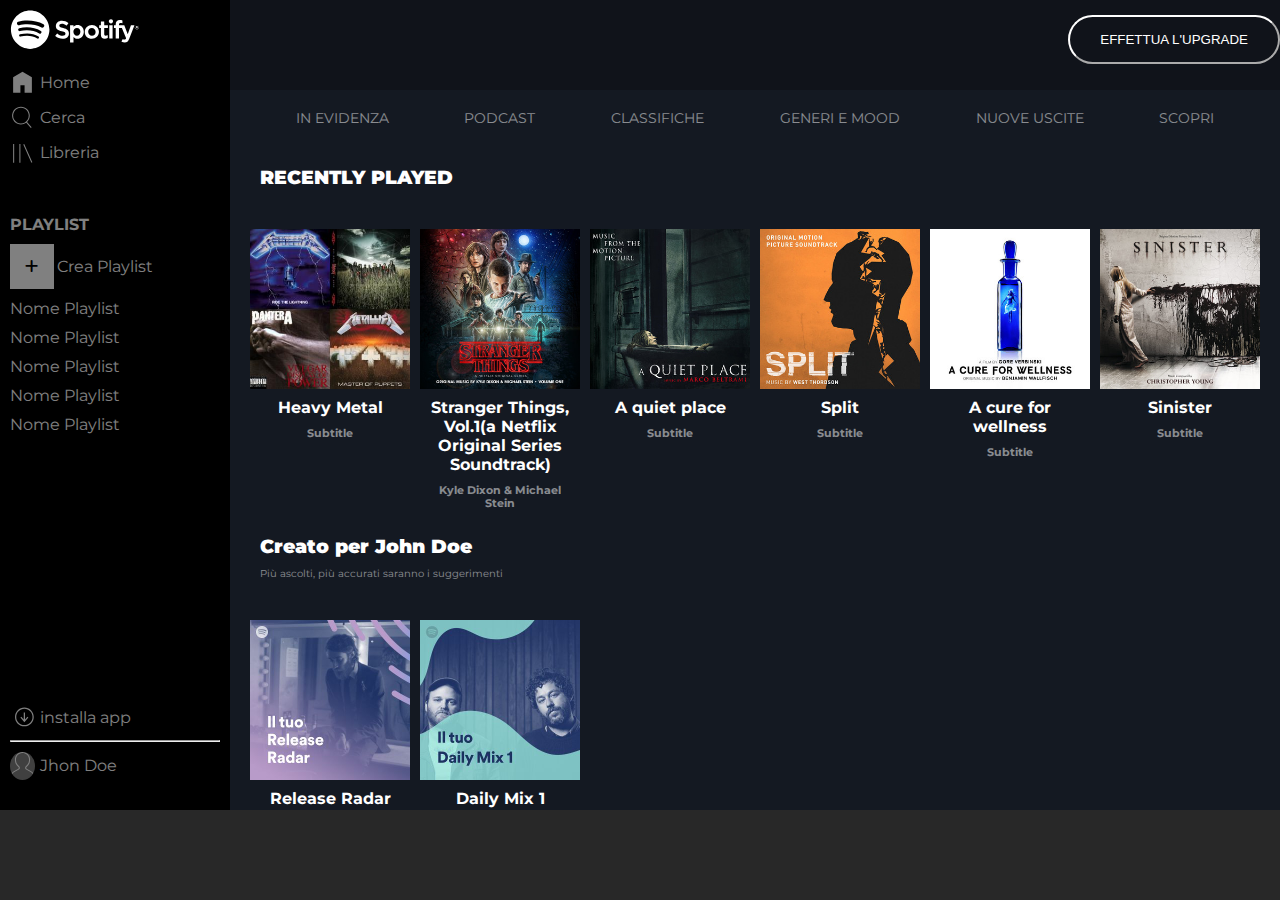
==== day-3/index.html @ 20a8487b "feat: day-3" ====
<!DOCTYPE html>
<html lang="en">

<head>
    <meta charset="UTF-8">
    <meta name="viewport" content="width=device-width, initial-scale=1.0">
    <link rel="stylesheet" href="https://cdnjs.cloudflare.com/ajax/libs/font-awesome/6.7.2/css/all.min.css"
        integrity="sha512-Evv84Mr4kqVGRNSgIGL/F/aIDqQb7xQ2vcrdIwxfjThSH8CSR7PBEakCr51Ck+w+/U6swU2Im1vVX0SVk9ABhg=="
        crossorigin="anonymous" referrerpolicy="no-referrer" />
    <link rel="preconnect" href="https://fonts.googleapis.com">
    <link rel="preconnect" href="https://fonts.gstatic.com" crossorigin>
    <link
        href="https://fonts.googleapis.com/css2?family=Montserrat:ital,wght@0,100..900;1,100..900&family=Nerko+One&family=Open+Sans:ital,wght@0,300..800;1,300..800&display=swap"
        rel="stylesheet">
    <link rel="stylesheet" href="css/style.css">
    <title>Spotify Web</title>
</head>

<body>
    <main class="container">
        <div class="container-small">

            <!-- LOGO -->

            <div id="logo">
                <img src="/img/logo-small.svg" alt="Logo" class="logo">
                <img src="/img/logo.svg" alt="Logo1" class="logo-bg">
            </div>
            <!-- 3VOCI MENU -->
            <ul id="menu">
                <li class="hover"><a href="#"><img src="/img/home.svg" alt="Home"><span
                            class="menu-testo">Home</span></a></li>
                <li class="hover"><a href="#"><img src="/img/search.svg" alt="cerca"><span
                            class="menu-testo">Cerca</span></a></li>
                <li class="hover"><a href="#"><img src="/img/libreria.svg" alt="libreria"><span
                            class="menu-testo">Libreria</span></a>
                </li>
            </ul>
            <!-- PLAYLIST -->
            <div id="playlist">
                <strong>PLAYLIST</strong>

                <div><i class="fa-solid fa-plus quadrato"></i>Crea Playlist</div>

                <ul>
                    <li class="hover">Nome Playlist</li>
                    <li class="hover">Nome Playlist</li>
                    <li class="hover">Nome Playlist</li>
                    <li class="hover">Nome Playlist</li>
                    <li class="hover">Nome Playlist</li>
                </ul>

            </div>
            <!-- PROFILO -->
            <div id="profile">
                <ul id="menu">
                    <li><a href="#"><img src="/img/download.svg" alt="download"> <span class="menu-testo">installa
                                app</span></a></li>
                    <hr>
                    <li><a href="#"><img src="/img/profile.svg" alt="profilo" class="profilo"> <span class="menu-testo">Jhon Doe</span></a></li>
                </ul>
            </div>

        </div>
        <div class="container-big">
            <section class="sopra">
                <div class="btn">
                    <button>EFFETTUA L'UPGRADE</button>
                </div>
            </section>
            <section class="centre">
                <span>
                    <ul class="shortcut">
                        <li class="hover-bot">IN EVIDENZA</li>
                        <li class="hover-bot">PODCAST</li>
                        <li class="hover-bot">CLASSIFICHE</li>
                        <li class="hover-bot">GENERI E MOOD</li>
                        <li class="hover-bot">NUOVE USCITE</li>
                        <li class="hover-bot">SCOPRI</li>
                    </ul>
                </span>
                <div class="sezione"><h3><strong>RECENTLY PLAYED</strong></h3></div>
                <div class="musica">
                    <div class="album"><img src="/img/metal_lifting.jpg" alt="Heavy Metal"><h4 class="pad10">Heavy Metal</h4><h6 class="pad10 op0-5">Subtitle</h6></div>
                    <div class="album"><img src="/img/stranger.jpeg" alt="Stranger Things"><h4 class="pad10">Stranger Things, Vol.1(a Netflix Original Series Soundtrack)</h4><h6 class="pad10 op0-5">Kyle Dixon & Michael Stein</h6></div>
                    <div class="album"><img src="/img/aquietplace.jpeg" alt="quietplace"><h4 class="pad10">A quiet place  </h4><h6 class="pad10 op0-5">Subtitle</h6></div>
                    <div class="album"><img src="/img/split.jpeg" alt="Split"><h4 class="pad10">Split  </h4><h6 class="pad10 op0-5">Subtitle</h6></div>
                    <div class="album"><img src="/img/cure.jpeg" alt="Cure"><h4 class="pad10">A cure for wellness</h4><h6 class="pad10 op0-5">Subtitle</h6></div>
                    <div class="album"><img src="/img/sinister.jpeg" alt="Sinister"><h4 class="pad10">Sinister</h4><h6 class="pad10 op0-5">Subtitle</h6></div>
                </div>
                <div class="sezione"><h3><strong>Creato per John Doe</strong></h3><sub>Più ascolti, più accurati saranno i suggerimenti</sub></div>
                <div class="musica">
                    <div class="album"><img src="/img/radar.jpeg" alt="Radar"><h4 class="pad10">Release Radar</h4></div>
                    <div class="album"><img src="/img/mixdaily.jpeg" alt="Daily Mix"><h4 class="pad10">Daily Mix 1</h4></div>
                </div>
                <div class="sezione"><h3><strong>Artisti più popolari</strong></h3><sub>Più ascolti, più accurati saranno i suggerimenti</sub></div>
                <div class="musica">
                <div class="album"><img src="/img/youg.jpeg" alt="Radar" class="rotondo"><h4 class="pad10">Lana del Rey</h4></div>
                <div class="album"><img src="/img/einaudi.jpeg" alt="Daily Mix" class="rotondo"><h4 class="pad10">Ludovico Einaudi</h4></div>
            </div>
            </section>
        </div>
    </main>
    <footer></footer>


</body>

</html>
---- day-3/css/style.css ----
* {
    padding: 0;
    margin: 0;
    box-sizing: border-box;
}

a {
    text-decoration: none;
}

ul {
    list-style-type: none;
}


body {
    height: 100vh;
    font-family: "Montserrat", serif;
}

.hover:hover {
    border-left: solid 3px #b9ed64;
}

/* MAIN */

.container {
    height: calc(100% - 90px);
    display: flex;
    color: #ffffff;
}

/* PRIMA PARTE */
.container .container-small {
    background-color: #000000;
    flex-shrink: 0;
    display: flex;
    flex-direction: column;
}

.container .container-small #logo {
    width: 30px;
    height: 30px;
    margin: 10px 10px;
}

.container .container-small #logo .logo-bg {
    width: 130px;
    display: none;
}

.container .container-small #menu {
    padding: 20px 10px;

}

.container .container-small #menu li {
    margin-bottom: 10px;
}

.container .container-small #menu li a {
    color: #ffffff;
    display: flex;
    align-items: center;
    justify-content: center;
    gap: 5px;
    opacity: 0.5;
}

.container .container-small #menu li a .menu-testo {
    display: none;
}

.container .container-small #menu li a img {
    width: 25px;
}

.container .container-small #playlist {
    display: none;
    padding: 20px 10px;
}

.container .container-small #playlist li {
    margin-bottom: 10px;
}

.container .container-small #playlist {
    color: #ffffff;
    opacity: 0.5;
}

.container .container-small #profile {
    margin-top: auto;

}

.container .container-small #profile .profilo{
    border-radius: 60%;
    background-color: #808080;
}

.container .container-small #profile a {
    padding-top: 10px;
}

.quadrato {
    background-color: #ffffff;
    color: black;
    margin-top: 10px;
    margin-bottom: 10px;
    padding: 15px;
    font-size: 15px;
    margin-right: 3px;
}

/* SECONDA PARTE */

.container .container-big {
    background-color: #919f42;
    flex-grow: 1;
}


.container .container-big .sopra {
    background-color: #10131a;
    height: 90px;
    position:sticky;
    top: 0;
    left: 0;
}

.container .container-big .centre {
    background-color: #141922;
    height: calc(100% - 90px);
    overflow-y: auto;
    
}

.container .container-big .btn {
    text-align: end;
    padding-top: 15px;
    padding-bottom: 25px;
}

.container .container-big button {
    background-color: #10131a;
    border-color: #ffffff;
    color: #ffffff;
    padding: 15px 30px;
    border-radius: 40px;
}

.container .container-big .centre span {
    padding: 20px 30px 40px;
}

.container .container-big .centre .sezione {
    padding: 20px 30px 40px;
}

.container .container-big .centre .sezione sub{
    opacity: 0.5;
    font-size: 10px;
}

.container .container-big .centre .shortcut {
    display: flex;
    flex-wrap: wrap;
    flex-direction: row;
    gap: 10px;
    justify-content: space-evenly;
    opacity: 0.5;
    font-size: 14px;
}

.container .container-big .centre .hover-bot:hover {
    border-bottom: solid 3px #b9ed64;
}

.container .container-big .centre .musica {
    display: flex;
    flex-wrap: wrap;
    gap: 10px;
    padding: 0px 20px 0px;
}

.container .container-big .centre .musica .album {
    width: calc((100% - 10px) / 2);
    flex-shrink: 0;
    text-align: center;
}

.container .container-big .centre .musica .album img{
    width: 100%;
}

.container .container-big .centre .musica .album .rotondo{
    border-radius: 50%;
}

.container .container-big .centre .musica .album .pad10{
    padding: 5px;
}

.container .container-big .centre .musica .album .op0-5{
opacity: 0.5;
}

/* FOOTER */

footer {
    background-color: #282828;
    height: 90px;
}

/* MEDIA */
@media (min-width: 576px) {
    .container .container-small {
        width: 230px;
    }

    .container .container-small #logo .logo {
        display: none;
    }

    .container .container-small #logo .logo-bg {
        display: inline;
    }

    .container .container-small #menu li a .menu-testo {
        display: inline;
    }

    .container .container-small #menu li a {
        justify-content: flex-start;
    }

    .container .container-small #playlist {
        display: inline;
    }

}

@media (min-width: 768px) {
    .container .container-big .centre .musica .album {
        width: calc((100% - 30px) / 4);
        
    }
}


@media (min-width: 992px) {
    .container .container-big .centre .musica .album {
        width: calc((100% - 50px) / 6);
        
    }
}
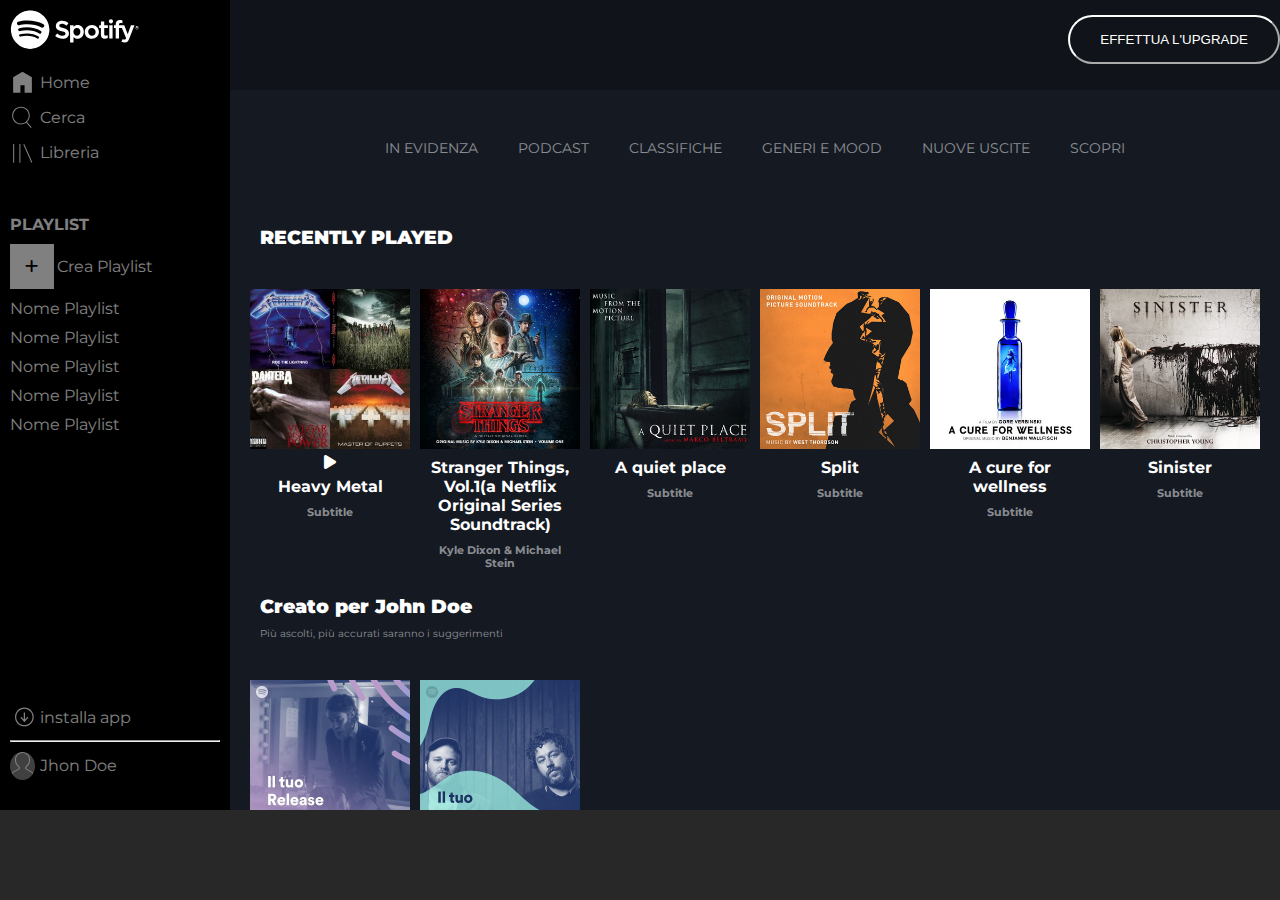
==== commit 114b04a6: "feat: Hover album" ====
--- a/day-3/index.html
+++ b/day-3/index.html
@@ -81,7 +81,7 @@
                 </span>
                 <div class="sezione"><h3><strong>RECENTLY PLAYED</strong></h3></div>
                 <div class="musica">
-                    <div class="album"><img src="/img/metal_lifting.jpg" alt="Heavy Metal"><h4 class="pad10">Heavy Metal</h4><h6 class="pad10 op0-5">Subtitle</h6></div>
+                    <div class="album"><img src="/img/metal_lifting.jpg" alt="Heavy Metal"><div class="play"><i class="fa-solid fa-play"></i></div><div><h4 class="pad10">Heavy Metal</h4><h6 class="pad10 op0-5">Subtitle</h6></div></div>
                     <div class="album"><img src="/img/stranger.jpeg" alt="Stranger Things"><h4 class="pad10">Stranger Things, Vol.1(a Netflix Original Series Soundtrack)</h4><h6 class="pad10 op0-5">Kyle Dixon & Michael Stein</h6></div>
                     <div class="album"><img src="/img/aquietplace.jpeg" alt="quietplace"><h4 class="pad10">A quiet place  </h4><h6 class="pad10 op0-5">Subtitle</h6></div>
                     <div class="album"><img src="/img/split.jpeg" alt="Split"><h4 class="pad10">Split  </h4><h6 class="pad10 op0-5">Subtitle</h6></div>
--- a/day-3/css/style.css
+++ b/day-3/css/style.css
@@ -36,6 +36,7 @@
     flex-shrink: 0;
     display: flex;
     flex-direction: column;
+    overflow: hidden;
 }
 
 .container .container-small #logo {
@@ -116,7 +117,6 @@
 /* SECONDA PARTE */
 
 .container .container-big {
-    background-color: #919f42;
     flex-grow: 1;
 }
 
@@ -126,7 +126,6 @@
     height: 90px;
     position:sticky;
     top: 0;
-    left: 0;
 }
 
 .container .container-big .centre {
@@ -166,9 +165,9 @@
 .container .container-big .centre .shortcut {
     display: flex;
     flex-wrap: wrap;
-    flex-direction: row;
-    gap: 10px;
-    justify-content: space-evenly;
+    padding:30px;
+    gap: 40px;
+    justify-content: center;
     opacity: 0.5;
     font-size: 14px;
 }
@@ -190,6 +189,23 @@
     text-align: center;
 }
 
+.container .container-big .centre .musica .album{
+    position: relative;
+}
+
+.container .container-big .centre .musica .album:hover .play{
+    position: absolute;
+    top: 0;
+    left: 0;
+    width: 100%;
+    height: 100%;
+    display: flex;
+    justify-content: center;
+    align-items: center;
+    background-color: rgb(0, 0, 0, 0.5);
+}
+
+
 .container .container-big .centre .musica .album img{
     width: 100%;
 }
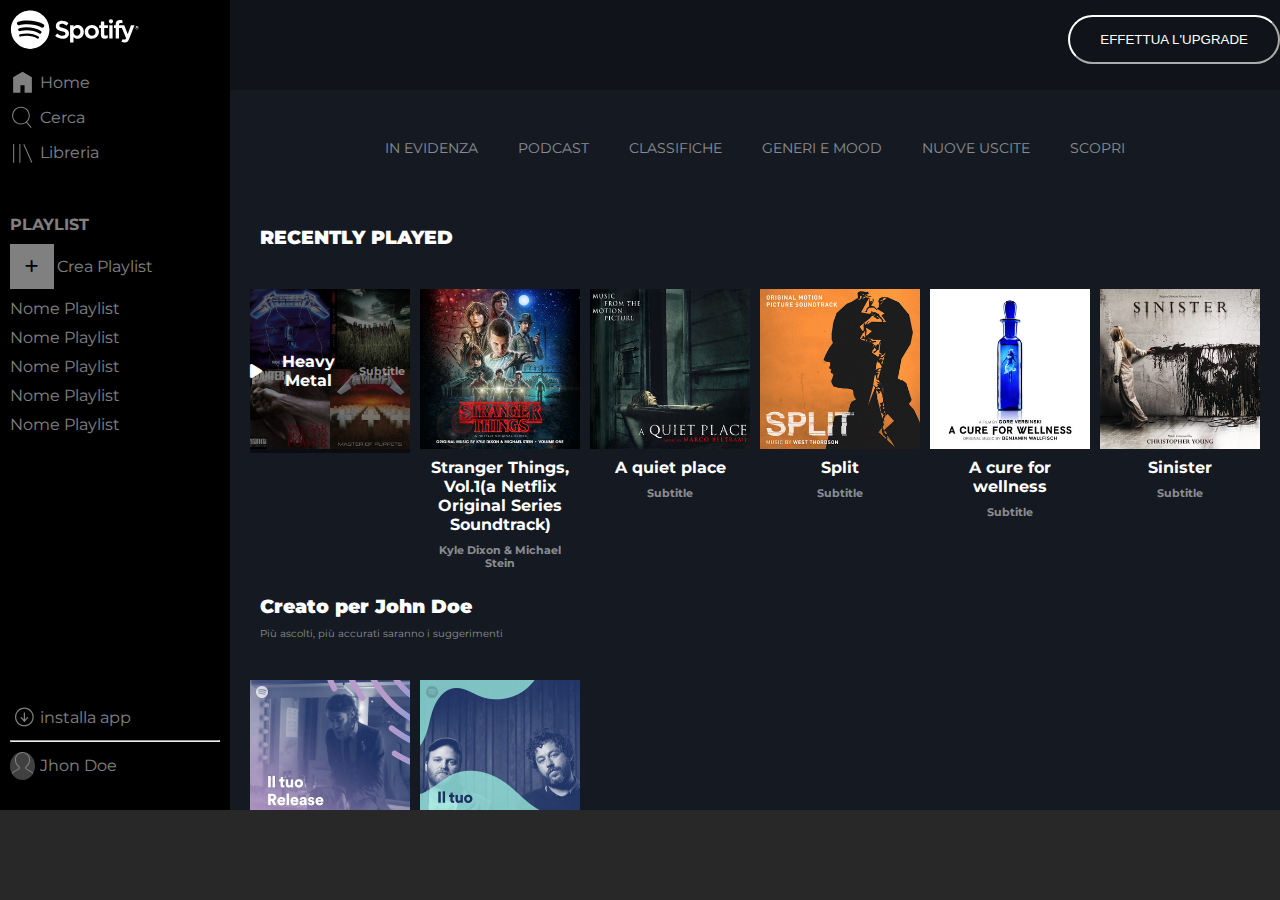
==== commit e8bd9e14: "feat:hover" ====
--- a/day-3/index.html
+++ b/day-3/index.html
@@ -81,7 +81,7 @@
                 </span>
                 <div class="sezione"><h3><strong>RECENTLY PLAYED</strong></h3></div>
                 <div class="musica">
-                    <div class="album"><img src="/img/metal_lifting.jpg" alt="Heavy Metal"><div class="play"><i class="fa-solid fa-play"></i></div><div><h4 class="pad10">Heavy Metal</h4><h6 class="pad10 op0-5">Subtitle</h6></div></div>
+                    <div class="album"><div class="collect"><img src="/img/metal_lifting.jpg" alt="Heavy Metal"><div class="play"><i class="fa-solid fa-play"></i><div></div><h4 class="pad10">Heavy Metal</h4><h6 class="pad10 op0-5">Subtitle</h6></div></div></div>
                     <div class="album"><img src="/img/stranger.jpeg" alt="Stranger Things"><h4 class="pad10">Stranger Things, Vol.1(a Netflix Original Series Soundtrack)</h4><h6 class="pad10 op0-5">Kyle Dixon & Michael Stein</h6></div>
                     <div class="album"><img src="/img/aquietplace.jpeg" alt="quietplace"><h4 class="pad10">A quiet place  </h4><h6 class="pad10 op0-5">Subtitle</h6></div>
                     <div class="album"><img src="/img/split.jpeg" alt="Split"><h4 class="pad10">Split  </h4><h6 class="pad10 op0-5">Subtitle</h6></div>
--- a/day-3/css/style.css
+++ b/day-3/css/style.css
@@ -189,11 +189,11 @@
     text-align: center;
 }
 
-.container .container-big .centre .musica .album{
+.container .container-big .centre .musica .album .collect:hover{
     position: relative;
 }
 
-.container .container-big .centre .musica .album:hover .play{
+.container .container-big .centre .musica .album .collect .play{
     position: absolute;
     top: 0;
     left: 0;
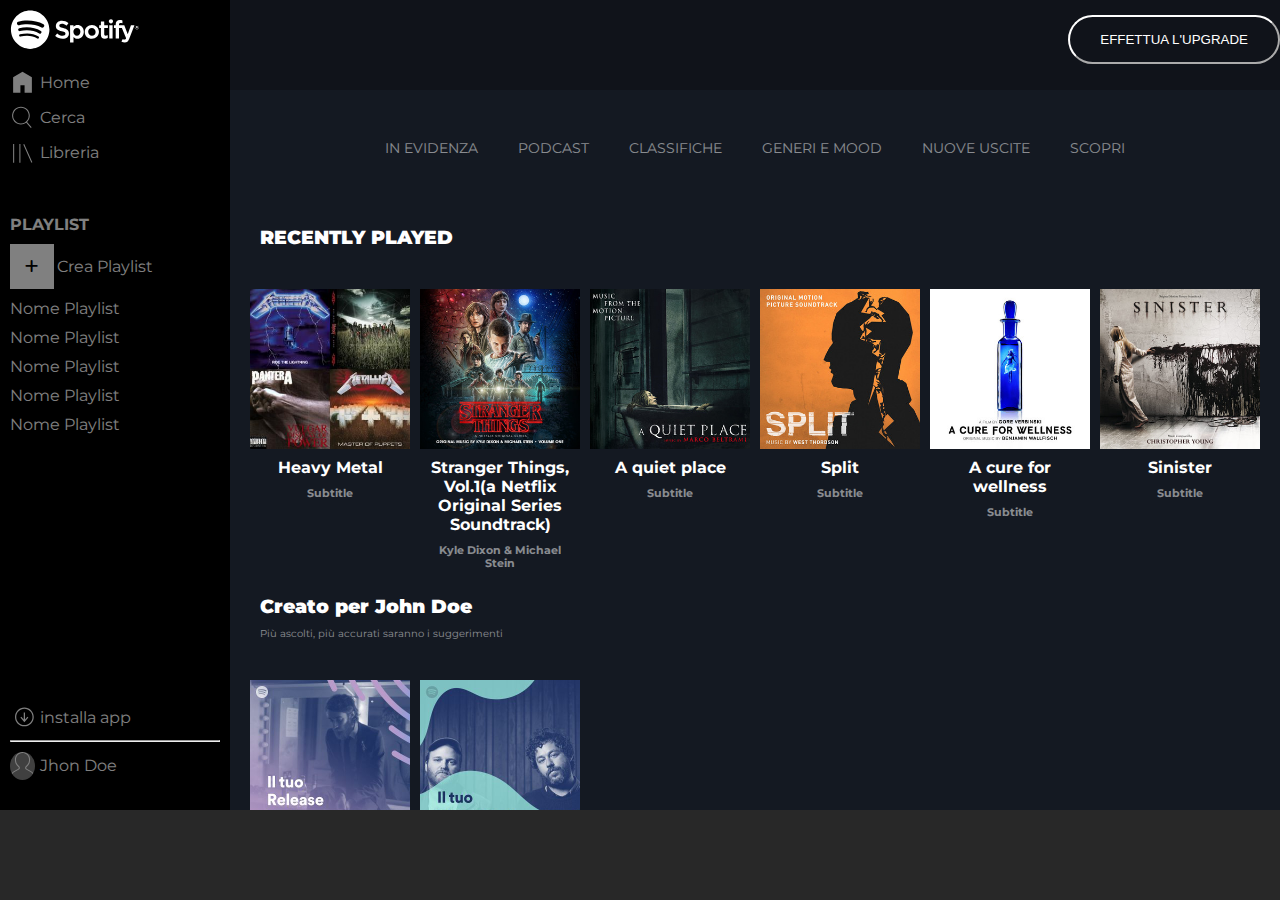
==== commit d081bf8b: "feat:hover album completi" ====
--- a/day-3/index.html
+++ b/day-3/index.html
@@ -81,22 +81,22 @@
                 </span>
                 <div class="sezione"><h3><strong>RECENTLY PLAYED</strong></h3></div>
                 <div class="musica">
-                    <div class="album"><div class="collect"><img src="/img/metal_lifting.jpg" alt="Heavy Metal"><div class="play"><i class="fa-solid fa-play"></i><div></div><h4 class="pad10">Heavy Metal</h4><h6 class="pad10 op0-5">Subtitle</h6></div></div></div>
-                    <div class="album"><img src="/img/stranger.jpeg" alt="Stranger Things"><h4 class="pad10">Stranger Things, Vol.1(a Netflix Original Series Soundtrack)</h4><h6 class="pad10 op0-5">Kyle Dixon & Michael Stein</h6></div>
-                    <div class="album"><img src="/img/aquietplace.jpeg" alt="quietplace"><h4 class="pad10">A quiet place  </h4><h6 class="pad10 op0-5">Subtitle</h6></div>
-                    <div class="album"><img src="/img/split.jpeg" alt="Split"><h4 class="pad10">Split  </h4><h6 class="pad10 op0-5">Subtitle</h6></div>
-                    <div class="album"><img src="/img/cure.jpeg" alt="Cure"><h4 class="pad10">A cure for wellness</h4><h6 class="pad10 op0-5">Subtitle</h6></div>
-                    <div class="album"><img src="/img/sinister.jpeg" alt="Sinister"><h4 class="pad10">Sinister</h4><h6 class="pad10 op0-5">Subtitle</h6></div>
+                    <div class="album"><div class="collect"><img src="/img/metal_lifting.jpg" alt="Heavy Metal"><div class="play"><i class="fa-solid fa-play"></i></div></div><div><h4 class="pad10">Heavy Metal</h4><h6 class="pad10 op0-5">Subtitle</h6></div></div>
+                    <div class="album"><div class="collect"><img src="/img/stranger.jpeg" alt="Stranger Things"><div class="play"><i class="fa-solid fa-play"></i></div></div><div><h4 class="pad10">Stranger Things, Vol.1(a Netflix Original Series Soundtrack)</h4><h6 class="pad10 op0-5">Kyle Dixon & Michael Stein</h6></div></div>
+                    <div class="album"><div class="collect"><img src="/img/aquietplace.jpeg" alt="quietplace"><div class="play"><i class="fa-solid fa-play"></i></div></div><div><h4 class="pad10">A quiet place  </h4><h6 class="pad10 op0-5">Subtitle</h6></div></div>
+                    <div class="album"><div class="collect"><img src="/img/split.jpeg" alt="Split"><div class="play"><i class="fa-solid fa-play"></i></div></div><div><h4 class="pad10">Split  </h4><h6 class="pad10 op0-5">Subtitle</h6></div></div>
+                    <div class="album"><div class="collect"><img src="/img/cure.jpeg" alt="Cure"><div class="play"><i class="fa-solid fa-play"></i></div></div><div><h4 class="pad10">A cure for wellness</h4><h6 class="pad10 op0-5">Subtitle</h6></div></div>
+                    <div class="album"><div class="collect"><img src="/img/sinister.jpeg" alt="Sinister"><div class="play"><i class="fa-solid fa-play"></i></div></div><div><h4 class="pad10">Sinister</h4><h6 class="pad10 op0-5">Subtitle</h6></div></div>
                 </div>
                 <div class="sezione"><h3><strong>Creato per John Doe</strong></h3><sub>Più ascolti, più accurati saranno i suggerimenti</sub></div>
                 <div class="musica">
-                    <div class="album"><img src="/img/radar.jpeg" alt="Radar"><h4 class="pad10">Release Radar</h4></div>
-                    <div class="album"><img src="/img/mixdaily.jpeg" alt="Daily Mix"><h4 class="pad10">Daily Mix 1</h4></div>
+                    <div class="album"><div class="collect"><img src="/img/radar.jpeg" alt="Radar"><div class="play"><i class="fa-solid fa-play"></i></div></div><div><h4 class="pad10">Release Radar</h4></div></div>
+                    <div class="album"><div class="collect"><img src="/img/mixdaily.jpeg" alt="Daily Mix"><div class="play"><i class="fa-solid fa-play"></i></div></div><div><h4 class="pad10">Daily Mix 1</h4></div></div>
                 </div>
                 <div class="sezione"><h3><strong>Artisti più popolari</strong></h3><sub>Più ascolti, più accurati saranno i suggerimenti</sub></div>
                 <div class="musica">
-                <div class="album"><img src="/img/youg.jpeg" alt="Radar" class="rotondo"><h4 class="pad10">Lana del Rey</h4></div>
-                <div class="album"><img src="/img/einaudi.jpeg" alt="Daily Mix" class="rotondo"><h4 class="pad10">Ludovico Einaudi</h4></div>
+                <div class="album"><div class="collect"><img src="/img/youg.jpeg" alt="Radar" class="rotondo"><div class="play"><i class="fa-solid fa-play"></i></div></div><div><h4 class="pad10">Lana del Rey</h4></div></div>
+                <div class="album"><div class="collect"><img src="/img/einaudi.jpeg" alt="Daily Mix" class="rotondo"><div class="play"><i class="fa-solid fa-play"></i></div></div><div><h4 class="pad10">Ludovico Einaudi</h4></div></div>
             </div>
             </section>
         </div>
--- a/day-3/css/style.css
+++ b/day-3/css/style.css
@@ -189,7 +189,11 @@
     text-align: center;
 }
 
-.container .container-big .centre .musica .album .collect:hover{
+.container .container-big .centre .musica .album .collect{
+    position: relative;
+}
+
+.container .container-big .centre .musica .album .collect{
     position: relative;
 }
 
@@ -199,10 +203,14 @@
     left: 0;
     width: 100%;
     height: 100%;
-    display: flex;
+    display: none;
     justify-content: center;
     align-items: center;
     background-color: rgb(0, 0, 0, 0.5);
+}
+
+.container .container-big .centre .musica .album .collect:hover .play{
+    display: flex;
 }
 
 
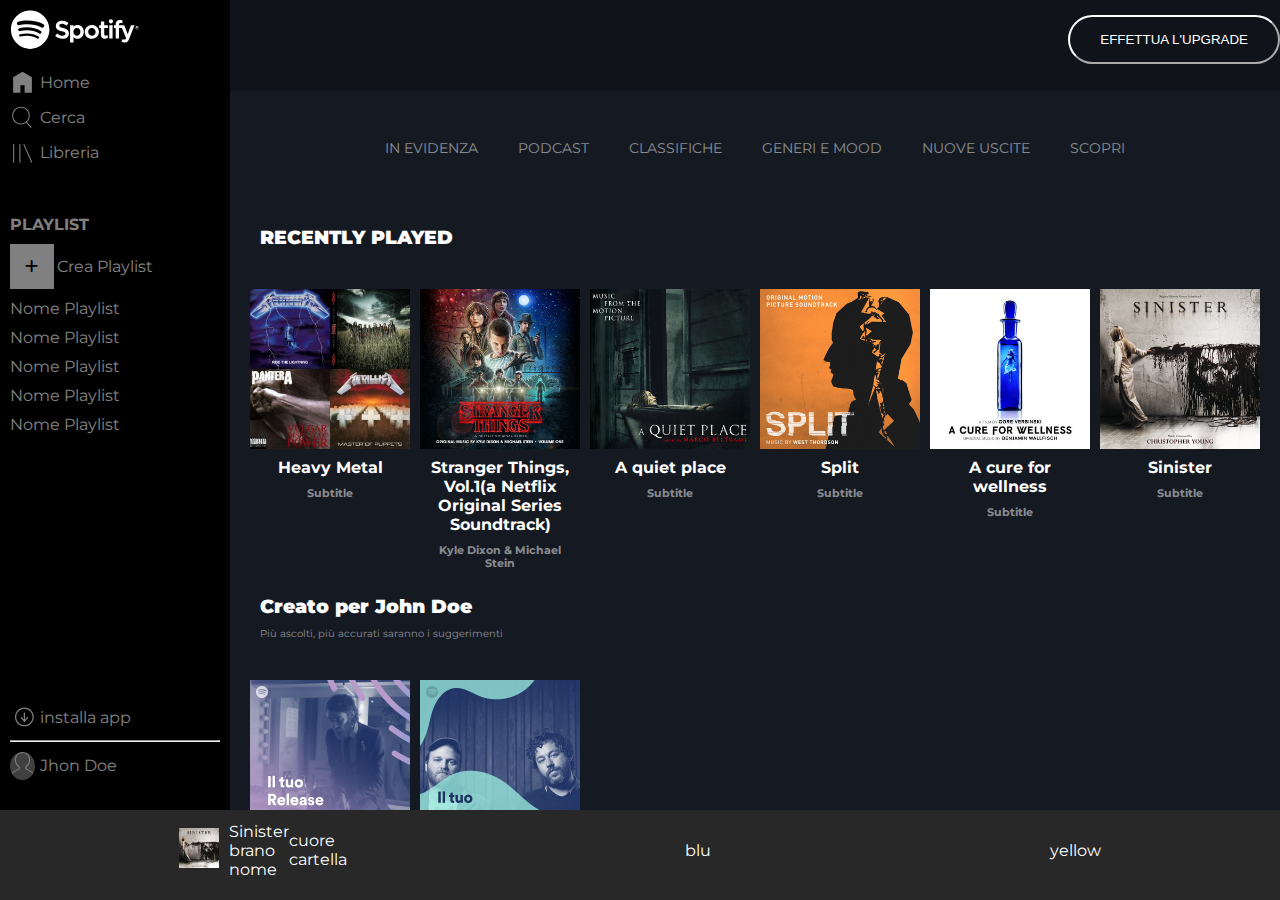
==== commit 9454e999: "feat: Inzio Footer" ====
--- a/day-3/index.html
+++ b/day-3/index.html
@@ -57,7 +57,8 @@
                     <li><a href="#"><img src="/img/download.svg" alt="download"> <span class="menu-testo">installa
                                 app</span></a></li>
                     <hr>
-                    <li><a href="#"><img src="/img/profile.svg" alt="profilo" class="profilo"> <span class="menu-testo">Jhon Doe</span></a></li>
+                    <li><a href="#"><img src="/img/profile.svg" alt="profilo" class="profilo"> <span
+                                class="menu-testo">Jhon Doe</span></a></li>
                 </ul>
             </div>
 
@@ -79,29 +80,141 @@
                         <li class="hover-bot">SCOPRI</li>
                     </ul>
                 </span>
-                <div class="sezione"><h3><strong>RECENTLY PLAYED</strong></h3></div>
+                <div class="sezione">
+                    <h3><strong>RECENTLY PLAYED</strong></h3>
+                </div>
                 <div class="musica">
-                    <div class="album"><div class="collect"><img src="/img/metal_lifting.jpg" alt="Heavy Metal"><div class="play"><i class="fa-solid fa-play"></i></div></div><div><h4 class="pad10">Heavy Metal</h4><h6 class="pad10 op0-5">Subtitle</h6></div></div>
-                    <div class="album"><div class="collect"><img src="/img/stranger.jpeg" alt="Stranger Things"><div class="play"><i class="fa-solid fa-play"></i></div></div><div><h4 class="pad10">Stranger Things, Vol.1(a Netflix Original Series Soundtrack)</h4><h6 class="pad10 op0-5">Kyle Dixon & Michael Stein</h6></div></div>
-                    <div class="album"><div class="collect"><img src="/img/aquietplace.jpeg" alt="quietplace"><div class="play"><i class="fa-solid fa-play"></i></div></div><div><h4 class="pad10">A quiet place  </h4><h6 class="pad10 op0-5">Subtitle</h6></div></div>
-                    <div class="album"><div class="collect"><img src="/img/split.jpeg" alt="Split"><div class="play"><i class="fa-solid fa-play"></i></div></div><div><h4 class="pad10">Split  </h4><h6 class="pad10 op0-5">Subtitle</h6></div></div>
-                    <div class="album"><div class="collect"><img src="/img/cure.jpeg" alt="Cure"><div class="play"><i class="fa-solid fa-play"></i></div></div><div><h4 class="pad10">A cure for wellness</h4><h6 class="pad10 op0-5">Subtitle</h6></div></div>
-                    <div class="album"><div class="collect"><img src="/img/sinister.jpeg" alt="Sinister"><div class="play"><i class="fa-solid fa-play"></i></div></div><div><h4 class="pad10">Sinister</h4><h6 class="pad10 op0-5">Subtitle</h6></div></div>
-                </div>
-                <div class="sezione"><h3><strong>Creato per John Doe</strong></h3><sub>Più ascolti, più accurati saranno i suggerimenti</sub></div>
+                    <div class="album">
+                        <div class="collect"><img src="/img/metal_lifting.jpg" alt="Heavy Metal">
+                            <div class="play"><i class="fa-solid fa-play"></i></div>
+                        </div>
+                        <div>
+                            <h4 class="pad10">Heavy Metal</h4>
+                            <h6 class="pad10 op0-5">Subtitle</h6>
+                        </div>
+                    </div>
+                    <div class="album">
+                        <div class="collect"><img src="/img/stranger.jpeg" alt="Stranger Things">
+                            <div class="play"><i class="fa-solid fa-play"></i></div>
+                        </div>
+                        <div>
+                            <h4 class="pad10">Stranger Things, Vol.1(a Netflix Original Series Soundtrack)</h4>
+                            <h6 class="pad10 op0-5">Kyle Dixon & Michael Stein</h6>
+                        </div>
+                    </div>
+                    <div class="album">
+                        <div class="collect"><img src="/img/aquietplace.jpeg" alt="quietplace">
+                            <div class="play"><i class="fa-solid fa-play"></i></div>
+                        </div>
+                        <div>
+                            <h4 class="pad10">A quiet place </h4>
+                            <h6 class="pad10 op0-5">Subtitle</h6>
+                        </div>
+                    </div>
+                    <div class="album">
+                        <div class="collect"><img src="/img/split.jpeg" alt="Split">
+                            <div class="play"><i class="fa-solid fa-play"></i></div>
+                        </div>
+                        <div>
+                            <h4 class="pad10">Split </h4>
+                            <h6 class="pad10 op0-5">Subtitle</h6>
+                        </div>
+                    </div>
+                    <div class="album">
+                        <div class="collect"><img src="/img/cure.jpeg" alt="Cure">
+                            <div class="play"><i class="fa-solid fa-play"></i></div>
+                        </div>
+                        <div>
+                            <h4 class="pad10">A cure for wellness</h4>
+                            <h6 class="pad10 op0-5">Subtitle</h6>
+                        </div>
+                    </div>
+                    <div class="album">
+                        <div class="collect"><img src="/img/sinister.jpeg" alt="Sinister">
+                            <div class="play"><i class="fa-solid fa-play"></i></div>
+                        </div>
+                        <div>
+                            <h4 class="pad10">Sinister</h4>
+                            <h6 class="pad10 op0-5">Subtitle</h6>
+                        </div>
+                    </div>
+                </div>
+                <div class="sezione">
+                    <h3><strong>Creato per John Doe</strong></h3><sub>Più ascolti, più accurati saranno i
+                        suggerimenti</sub>
+                </div>
                 <div class="musica">
-                    <div class="album"><div class="collect"><img src="/img/radar.jpeg" alt="Radar"><div class="play"><i class="fa-solid fa-play"></i></div></div><div><h4 class="pad10">Release Radar</h4></div></div>
-                    <div class="album"><div class="collect"><img src="/img/mixdaily.jpeg" alt="Daily Mix"><div class="play"><i class="fa-solid fa-play"></i></div></div><div><h4 class="pad10">Daily Mix 1</h4></div></div>
-                </div>
-                <div class="sezione"><h3><strong>Artisti più popolari</strong></h3><sub>Più ascolti, più accurati saranno i suggerimenti</sub></div>
+                    <div class="album">
+                        <div class="collect"><img src="/img/radar.jpeg" alt="Radar">
+                            <div class="play"><i class="fa-solid fa-play"></i></div>
+                        </div>
+                        <div>
+                            <h4 class="pad10">Release Radar</h4>
+                        </div>
+                    </div>
+                    <div class="album">
+                        <div class="collect"><img src="/img/mixdaily.jpeg" alt="Daily Mix">
+                            <div class="play"><i class="fa-solid fa-play"></i></div>
+                        </div>
+                        <div>
+                            <h4 class="pad10">Daily Mix 1</h4>
+                        </div>
+                    </div>
+                </div>
+                <div class="sezione">
+                    <h3><strong>Artisti più popolari</strong></h3><sub>Più ascolti, più accurati saranno i
+                        suggerimenti</sub>
+                </div>
                 <div class="musica">
-                <div class="album"><div class="collect"><img src="/img/youg.jpeg" alt="Radar" class="rotondo"><div class="play"><i class="fa-solid fa-play"></i></div></div><div><h4 class="pad10">Lana del Rey</h4></div></div>
-                <div class="album"><div class="collect"><img src="/img/einaudi.jpeg" alt="Daily Mix" class="rotondo"><div class="play"><i class="fa-solid fa-play"></i></div></div><div><h4 class="pad10">Ludovico Einaudi</h4></div></div>
-            </div>
+                    <div class="album">
+                        <div class="collect"><img src="/img/youg.jpeg" alt="Radar" class="rotondo">
+                            <div class="play"><i class="fa-solid fa-play"></i></div>
+                        </div>
+                        <div>
+                            <h4 class="pad10">Lana del Rey</h4>
+                        </div>
+                    </div>
+                    <div class="album">
+                        <div class="collect"><img src="/img/einaudi.jpeg" alt="Daily Mix" class="rotondo">
+                            <div class="play"><i class="fa-solid fa-play"></i></div>
+                        </div>
+                        <div>
+                            <h4 class="pad10">Ludovico Einaudi</h4>
+                        </div>
+                    </div>
+                </div>
             </section>
         </div>
     </main>
-    <footer></footer>
+    <footer>
+        <div class="bar-sound-right">
+            <div><img src="/img/sinister.jpeg" alt="Sinister"></div>
+            <div>
+                <div></div>
+                <ul>
+                    <li>Sinister</li>
+                    <li>brano</li>
+                    <li>nome</li>
+                </ul>
+            </div>
+            <div>
+                <ul>
+                    <li>cuore</li>
+                    <li>cartella</li>
+                </ul>
+            </div>
+        </div>
+        <div class="bar-sound-centre">
+            <div>blu</div>
+
+        </div>
+
+        <div class="bar-sound-left">
+            <div>yellow</div>
+        </div>
+
+        </div>
+    </footer>
 
 
 </body>
--- a/day-3/css/style.css
+++ b/day-3/css/style.css
@@ -235,7 +235,34 @@
 footer {
     background-color: #282828;
     height: 90px;
-}
+    padding: 10px 10px 20px;
+    display: flex;
+    justify-content: space-around;
+    color: #ffffff;
+}
+
+.bar-sound-right{
+    display: flex;
+    align-items: center;
+    justify-content: center;
+}
+
+.bar-sound-right img{
+    width: 50px;
+    padding: 10px 10px 10px 0px;
+}
+
+.bar-sound-centre{
+    display: flex;
+    align-items: center;
+    justify-content: center;
+}
+.bar-sound-left{
+    display: flex;
+    align-items: center;
+    justify-content: center;
+}
+
 
 /* MEDIA */
 @media (min-width: 576px) {
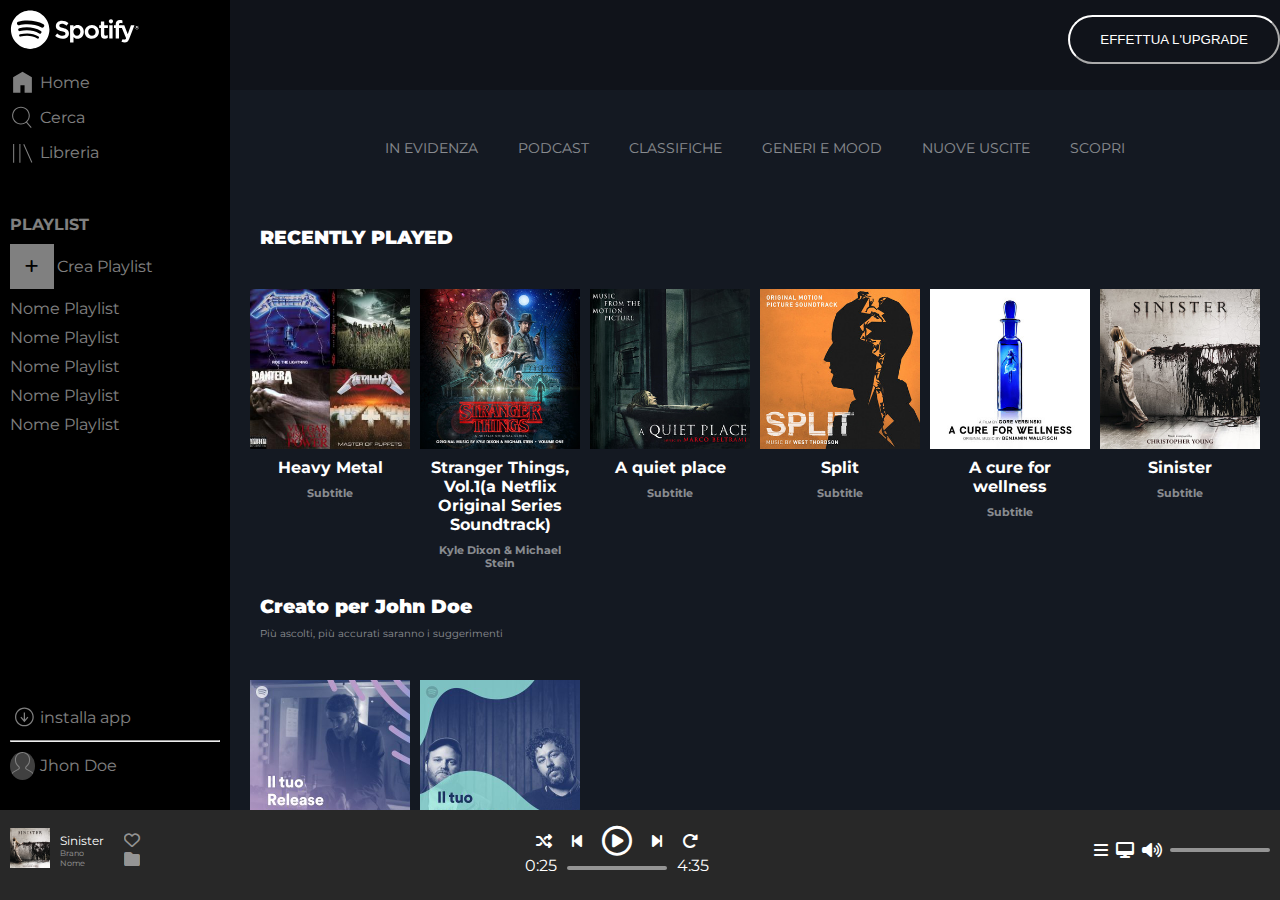
==== commit 8b4f8da1: "feat: Footer mobile completo" ====
--- a/day-3/index.html
+++ b/day-3/index.html
@@ -190,27 +190,40 @@
         <div class="bar-sound-right">
             <div><img src="/img/sinister.jpeg" alt="Sinister"></div>
             <div>
-                <div></div>
+
                 <ul>
-                    <li>Sinister</li>
-                    <li>brano</li>
-                    <li>nome</li>
+                    <li class="cp-white">Sinister</li>
+                    <li class="cp-grey">Brano</li>
+                    <li class="cp-grey">Nome</li>
                 </ul>
             </div>
             <div>
                 <ul>
-                    <li>cuore</li>
-                    <li>cartella</li>
+                    <li><i class="fa-regular fa-heart op0-5"></i></li>
+                    <li><i class="fa-solid fa-folder op0-5"></i></li>
                 </ul>
             </div>
         </div>
         <div class="bar-sound-centre">
-            <div>blu</div>
+            <div>
+                <div class="bar-play"><i class="fa-solid fa-shuffle"></i>
+                    <i class="fa-solid fa-backward-step"></i>
+                    <i class="fa-regular fa-circle-play big"></i>
+                    <i class="fa-solid fa-forward-step"></i>
+                    <i class="fa-solid fa-rotate-right"></i>
+                </div>
+            </div>
+            <div class="number">0:25 <div class="barra"></div> 4:35</div>
 
         </div>
 
         <div class="bar-sound-left">
-            <div>yellow</div>
+            <div class="bar-menu">
+                <i class="fa-solid fa-bars"></i>
+                <i class="fa-solid fa-desktop"></i>
+                <i class="fa-solid fa-volume-high"></i>
+                <div class="barra-menu"></div>
+            </div>
         </div>
 
         </div>
--- a/day-3/css/style.css
+++ b/day-3/css/style.css
@@ -222,11 +222,11 @@
     border-radius: 50%;
 }
 
-.container .container-big .centre .musica .album .pad10{
+.pad10{
     padding: 5px;
 }
 
-.container .container-big .centre .musica .album .op0-5{
+.op0-5{
 opacity: 0.5;
 }
 
@@ -237,7 +237,7 @@
     height: 90px;
     padding: 10px 10px 20px;
     display: flex;
-    justify-content: space-around;
+    justify-content: space-between;
     color: #ffffff;
 }
 
@@ -254,15 +254,69 @@
 
 .bar-sound-centre{
     display: flex;
-    align-items: center;
-    justify-content: center;
-}
+    flex-direction: column;
+    align-items: center;
+    justify-content: center;
+}
+
+.bar-play{
+    display: flex;
+    gap: 20px;
+    align-items: center;
+}
+
+.big{
+    font-size: 30px;
+}
+
+.number{
+    display: flex;
+    gap: 10px;
+}
+
+.barra{
+    width: 100px;
+    height: 4px;
+    background-color: #ffffff;
+    margin-top:10px;
+    opacity: 0.5; 
+    border-radius: 5px;  
+}
+
+
+
 .bar-sound-left{
     display: flex;
     align-items: center;
     justify-content: center;
 }
 
+.bar-menu{
+    display: flex;
+    gap: 8px;
+    align-items: center;
+}
+
+.barra-menu{
+    width: 100px;
+    height: 4px;
+    background-color: #ffffff;
+    margin-top:10px;
+    opacity: 0.5; 
+    margin-bottom: 10px; 
+    border-radius: 5px;
+}
+
+
+.cp-white{
+    font-size: 12px;
+    padding-right:20px;
+}
+
+.cp-grey{
+    opacity: 0.5;
+    font-size: 8px;
+}
 
 /* MEDIA */
 @media (min-width: 576px) {
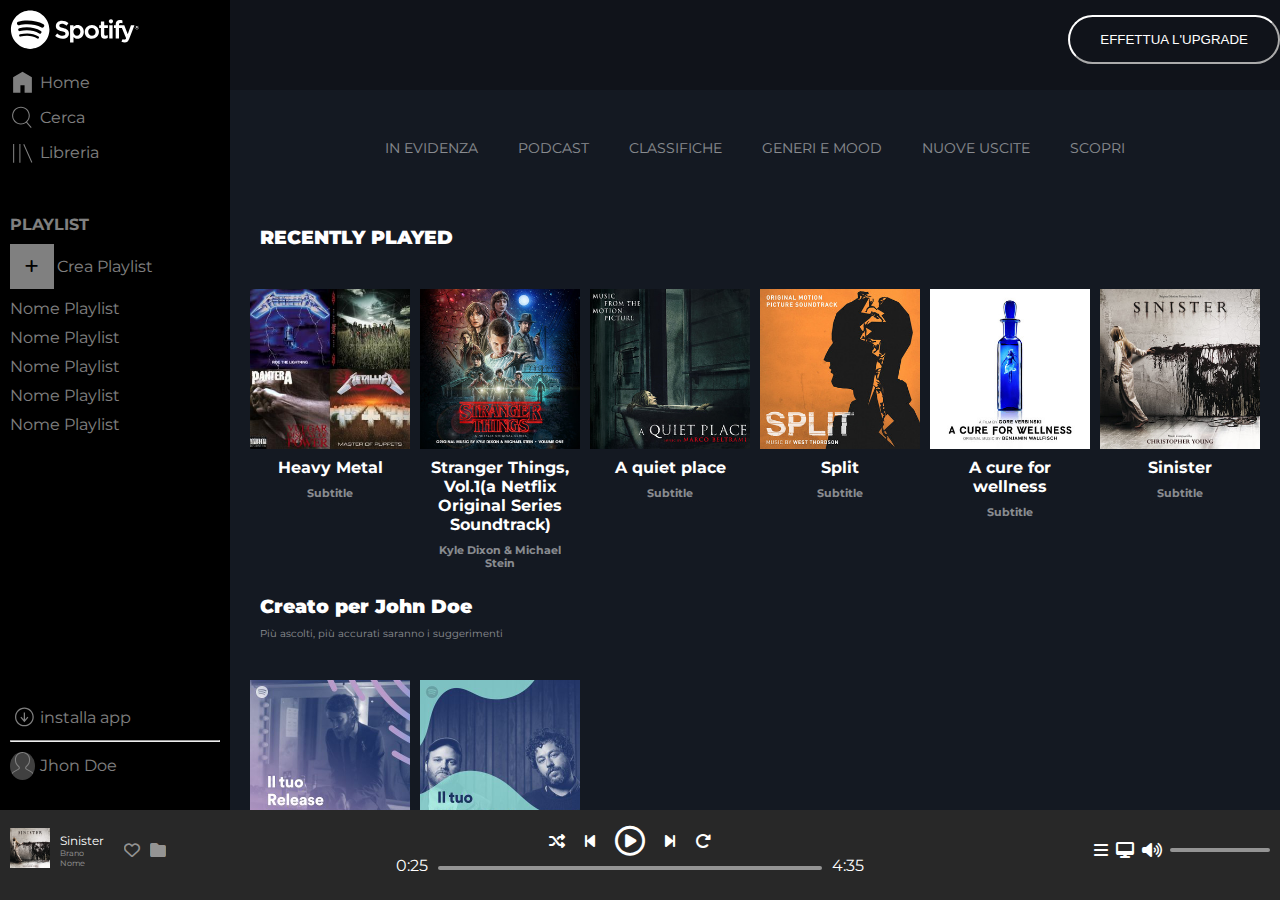
==== commit 7e76d23e: "feat: miglioramente gap e barra minuti" ====
--- a/day-3/index.html
+++ b/day-3/index.html
@@ -198,7 +198,7 @@
                 </ul>
             </div>
             <div>
-                <ul>
+                <ul class="gap-flex">
                     <li><i class="fa-regular fa-heart op0-5"></i></li>
                     <li><i class="fa-solid fa-folder op0-5"></i></li>
                 </ul>
--- a/day-3/css/style.css
+++ b/day-3/css/style.css
@@ -275,7 +275,7 @@
 }
 
 .barra{
-    width: 100px;
+    width: 30vw;
     height: 4px;
     background-color: #ffffff;
     margin-top:10px;
@@ -295,6 +295,7 @@
     display: flex;
     gap: 8px;
     align-items: center;
+
 }
 
 .barra-menu{
@@ -351,6 +352,11 @@
         width: calc((100% - 30px) / 4);
         
     }
+
+    .gap-flex{
+        display: flex;
+        gap: 10px;
+    }
 }
 
 
@@ -359,4 +365,13 @@
         width: calc((100% - 50px) / 6);
         
     }
+
+    /* .barra{
+        width: 400px;
+        height: 4px;
+        background-color: #ffffff;
+        margin-top:10px;
+        opacity: 0.5; 
+        border-radius: 5px;  
+    } */
 }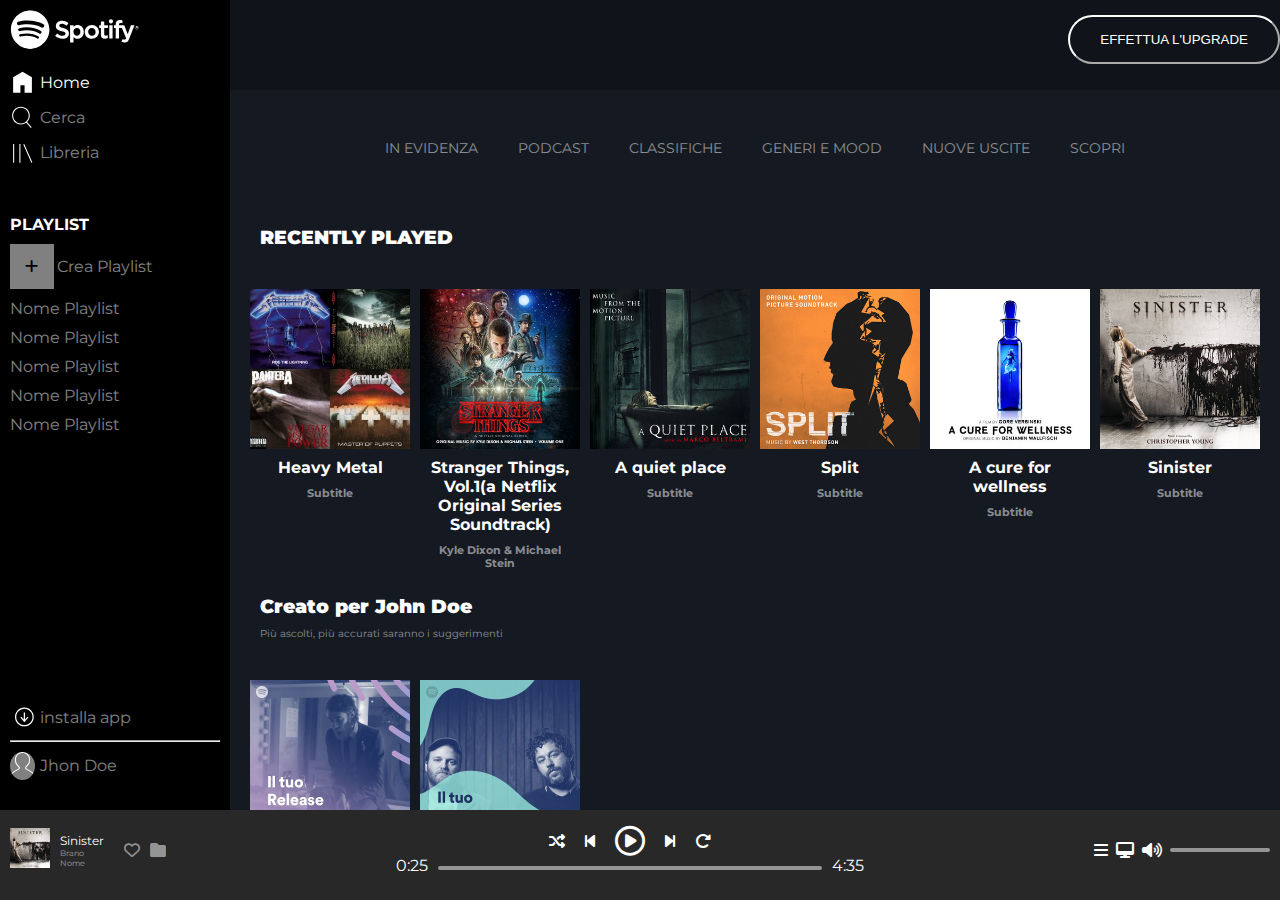
==== commit b4107522: "feat:miglioramenti in generale" ====
--- a/day-3/index.html
+++ b/day-3/index.html
@@ -28,8 +28,7 @@
             </div>
             <!-- 3VOCI MENU -->
             <ul id="menu">
-                <li class="hover"><a href="#"><img src="/img/home.svg" alt="Home"><span
-                            class="menu-testo">Home</span></a></li>
+                <li class="hover"><a href="#"><img src="/img/home.svg" alt="Home"><span>Home</span></a></li>
                 <li class="hover"><a href="#"><img src="/img/search.svg" alt="cerca"><span
                             class="menu-testo">Cerca</span></a></li>
                 <li class="hover"><a href="#"><img src="/img/libreria.svg" alt="libreria"><span
@@ -38,9 +37,9 @@
             </ul>
             <!-- PLAYLIST -->
             <div id="playlist">
-                <strong>PLAYLIST</strong>
-
-                <div><i class="fa-solid fa-plus quadrato"></i>Crea Playlist</div>
+                <strong class="strong">PLAYLIST</strong>
+
+                <div class="op0-5"><i class="fa-solid fa-plus quadrato"></i>Crea Playlist</div>
 
                 <ul>
                     <li class="hover">Nome Playlist</li>
--- a/day-3/css/style.css
+++ b/day-3/css/style.css
@@ -65,11 +65,12 @@
     align-items: center;
     justify-content: center;
     gap: 5px;
-    opacity: 0.5;
+    
 }
 
 .container .container-small #menu li a .menu-testo {
     display: none;
+    opacity: 0.5;
 }
 
 .container .container-small #menu li a img {
@@ -83,12 +84,14 @@
 
 .container .container-small #playlist li {
     margin-bottom: 10px;
+    opacity: 0.5;
 }
 
 .container .container-small #playlist {
     color: #ffffff;
-    opacity: 0.5;
-}
+    
+}
+
 
 .container .container-small #profile {
     margin-top: auto;
@@ -366,12 +369,4 @@
         
     }
 
-    /* .barra{
-        width: 400px;
-        height: 4px;
-        background-color: #ffffff;
-        margin-top:10px;
-        opacity: 0.5; 
-        border-radius: 5px;  
-    } */
 }